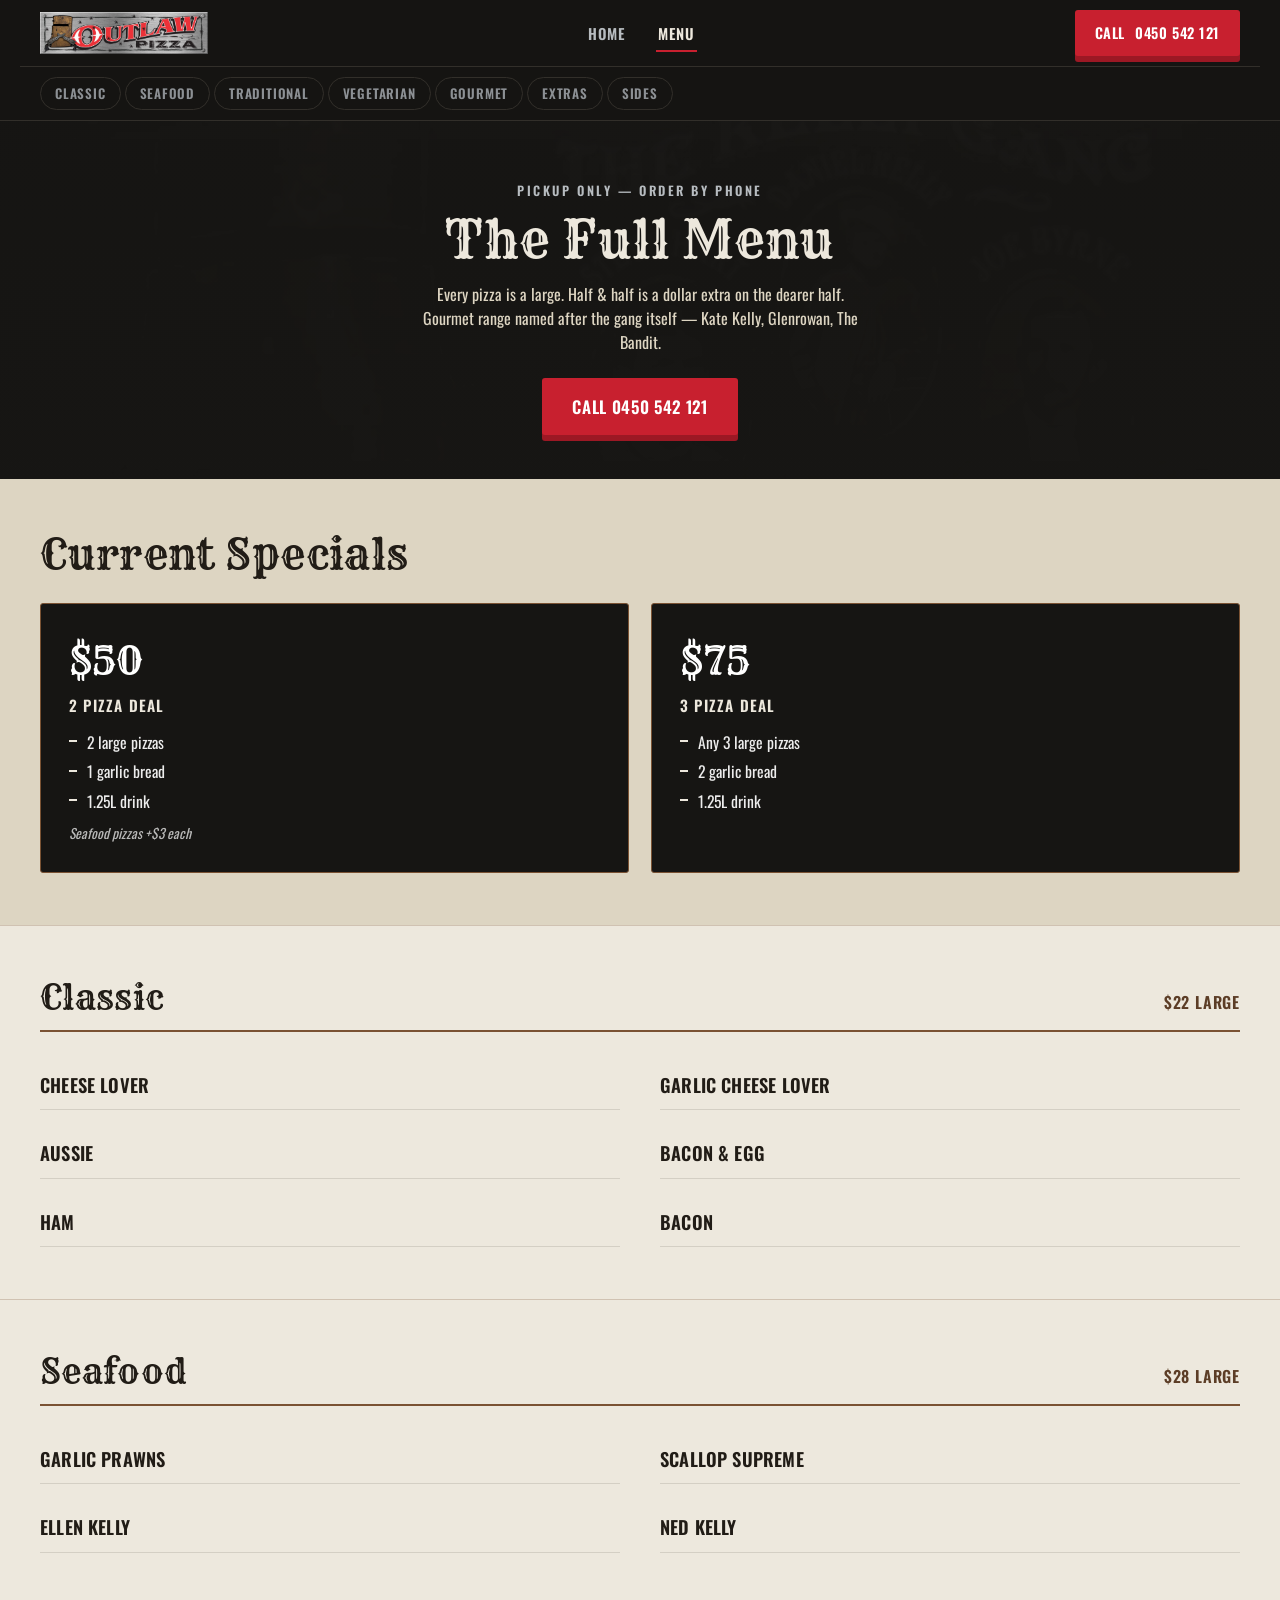
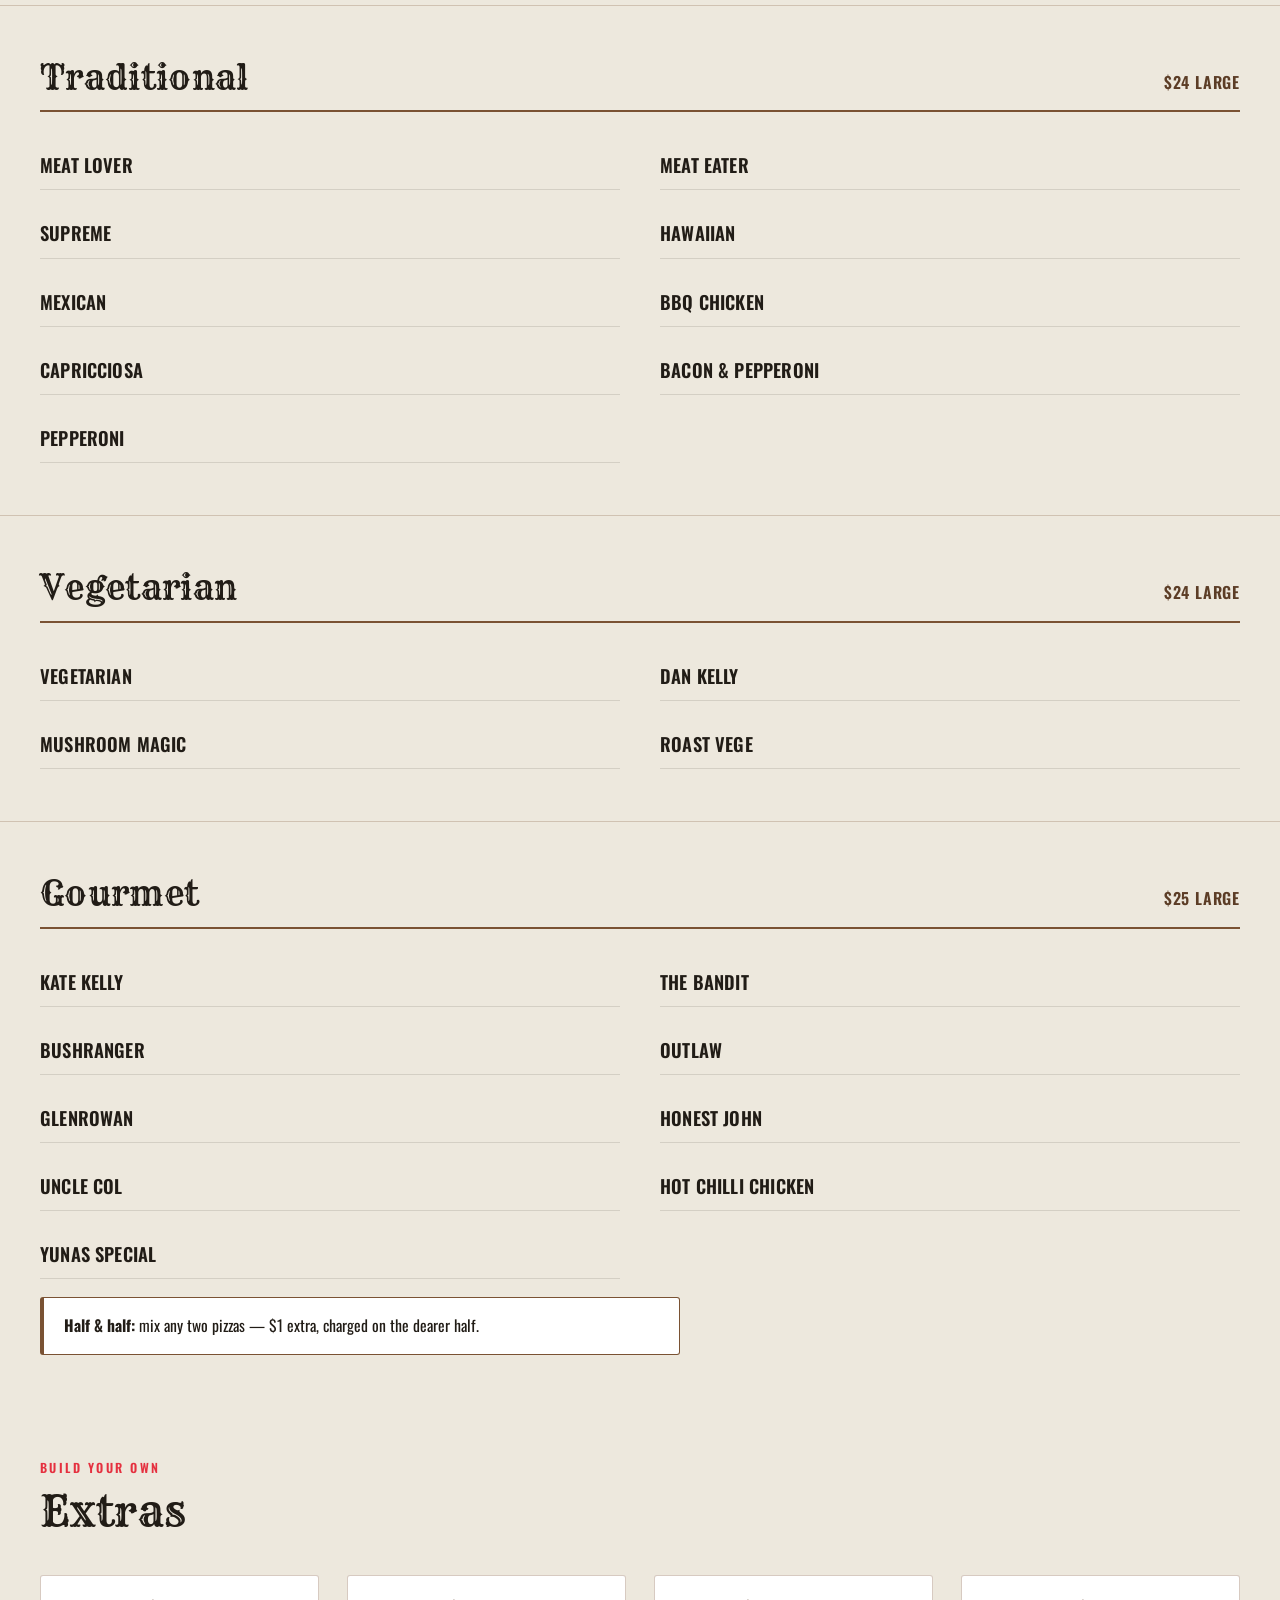
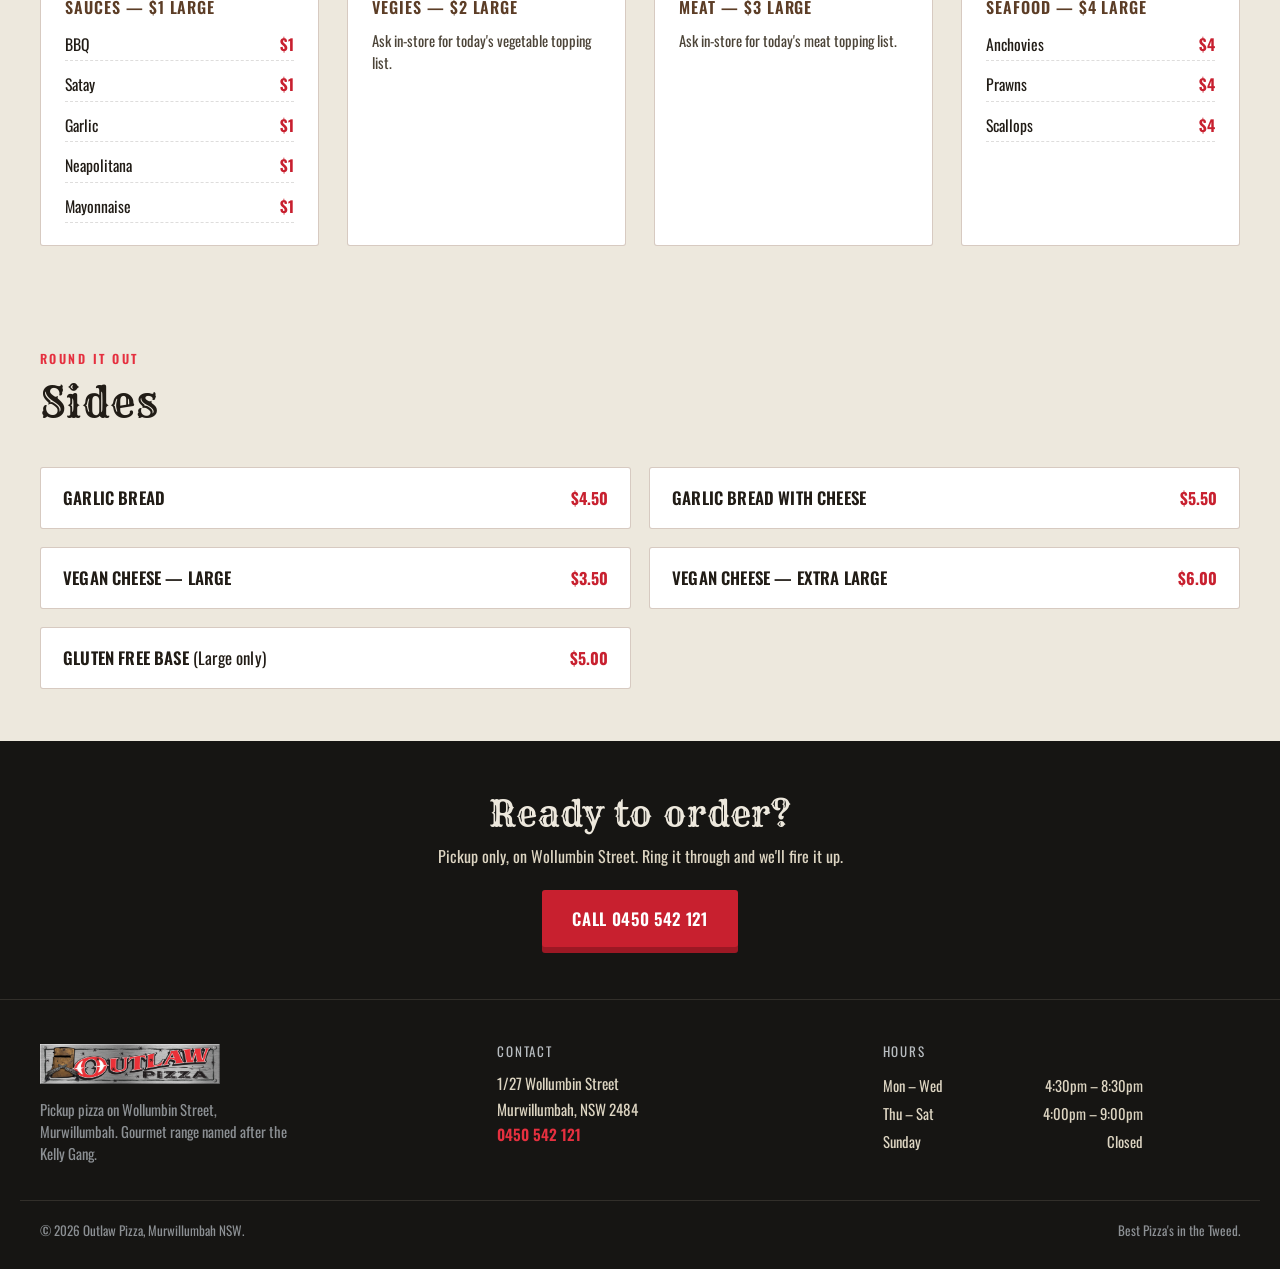
==== menu.html @ b1984dca "Build Outlaw Pizza site: home + menu, scroll-scrubbed hero Vanilla HTML/CSS/JS, two pages (index.htm" ====
<!DOCTYPE html>
<html lang="en-AU">
<head>
<meta charset="UTF-8" />
<meta name="viewport" content="width=device-width, initial-scale=1.0" />
<title>Menu — Outlaw Pizza | Murwillumbah, NSW</title>
<meta name="description" content="Outlaw Pizza — pickup pizza in Murwillumbah, NSW. Order by phone. Full menu: Classic, Seafood, Traditional, Vegetarian and the Kelly Gang gourmet range." />
<link rel="canonical" href="https://outlawpizza.com.au/menu.html" />

<meta property="og:type" content="website" />
<meta property="og:title" content="Outlaw Pizza — Full Menu" />
<meta property="og:description" content="Pickup pizza in Murwillumbah, NSW. Order by phone: 0450 542 121." />
<meta property="og:image" content="images/hero-wood-fired-pizza.jpg" />
<meta property="og:url" content="https://outlawpizza.com.au/menu.html" />
<meta name="twitter:card" content="summary_large_image" />

<link rel="icon" href="favicon.ico" sizes="any" />
<link rel="icon" href="images/favicon-32.png" type="image/png" sizes="32x32" />
<link rel="apple-touch-icon" href="images/favicon-180.png" />

<link rel="preconnect" href="https://fonts.googleapis.com" />
<link rel="preconnect" href="https://fonts.gstatic.com" crossorigin />
<link href="https://fonts.googleapis.com/css2?family=Rye&family=Oswald:wght@300;400;500;600;700&display=swap" rel="stylesheet" />

<link rel="stylesheet" href="styles.css" />
</head>
<body>
<a class="skip-link" href="#main">Skip to main content</a>

<header class="site-header">
  <div class="header-inner container">
    <a href="index.html" class="brand" aria-label="Outlaw Pizza — home">
      <img src="images/logo.jpg" alt="Outlaw Pizza — a riveted steel plate with Ned Kelly's armor and crossed revolvers" width="220" height="55" />
    </a>
    <nav class="main-nav" id="main-nav" aria-label="Primary">
      <ul>
        <li><a href="index.html">Home</a></li>
        <li><a href="menu.html" aria-current="page">Menu</a></li>
      </ul>
    </nav>
    <a href="tel:0450542121" class="btn btn-red header-call">
      <span class="full-number">Call</span> 0450&nbsp;542&nbsp;121
    </a>
    <button class="nav-toggle" aria-expanded="false" aria-controls="main-nav" aria-label="Toggle menu">
      <svg viewBox="0 0 24 24" fill="none" stroke="currentColor" stroke-width="2" aria-hidden="true">
        <line x1="3" y1="6" x2="21" y2="6"></line>
        <line x1="3" y1="12" x2="21" y2="12"></line>
        <line x1="3" y1="18" x2="21" y2="18"></line>
      </svg>
    </button>
  </div>
  <nav class="category-jump container" aria-label="Jump to menu category">
    <a href="#classic">Classic</a>
    <a href="#seafood">Seafood</a>
    <a href="#traditional">Traditional</a>
    <a href="#vegetarian">Vegetarian</a>
    <a href="#gourmet">Gourmet</a>
    <a href="#extras">Extras</a>
    <a href="#sides">Sides</a>
  </nav>
</header>

<main id="main">

  <section class="menu-hero">
    <div class="container">
      <span class="menu-hero__eyebrow">Pickup only — order by phone</span>
      <h1>The Full Menu</h1>
      <p>Every pizza is a large. Half &amp; half is a dollar extra on the dearer half. Gourmet range named after the gang itself — Kate Kelly, Glenrowan, The Bandit.</p>
      <a href="tel:0450542121" class="btn btn-red">Call 0450 542 121</a>
    </div>
  </section>

  <div class="menu-body">

    <section class="deals-recap">
      <div class="container">
        <h2 class="section-title">Current Specials</h2>
        <div class="deal-grid">
          <article class="deal-card">
            <span class="deal-card__price">$50</span>
            <span class="deal-card__name">2 Pizza Deal</span>
            <ul>
              <li>2 large pizzas</li>
              <li>1 garlic bread</li>
              <li>1.25L drink</li>
            </ul>
            <p class="deal-card__note">Seafood pizzas +$3 each</p>
          </article>
          <article class="deal-card">
            <span class="deal-card__price">$75</span>
            <span class="deal-card__name">3 Pizza Deal</span>
            <ul>
              <li>Any 3 large pizzas</li>
              <li>2 garlic bread</li>
              <li>1.25L drink</li>
            </ul>
          </article>
        </div>
      </div>
    </section>

    <section class="menu-category" id="classic">
      <div class="container">
        <div class="menu-category__head">
          <h2>Classic</h2>
          <span class="menu-category__price">$22 Large</span>
        </div>
        <div class="menu-items">
          <div class="menu-item"><div class="menu-item__text"><h3>Cheese Lover</h3></div></div>
          <div class="menu-item"><div class="menu-item__text"><h3>Garlic Cheese Lover</h3></div></div>
          <div class="menu-item"><div class="menu-item__text"><h3>Aussie</h3></div></div>
          <div class="menu-item"><div class="menu-item__text"><h3>Bacon &amp; Egg</h3></div></div>
          <div class="menu-item"><div class="menu-item__text"><h3>Ham</h3></div></div>
          <div class="menu-item"><div class="menu-item__text"><h3>Bacon</h3></div></div>
        </div>
      </div>
    </section>

    <section class="menu-category" id="seafood">
      <div class="container">
        <div class="menu-category__head">
          <h2>Seafood</h2>
          <span class="menu-category__price">$28 Large</span>
        </div>
        <div class="menu-items">
          <div class="menu-item"><div class="menu-item__text"><h3>Garlic Prawns</h3></div></div>
          <div class="menu-item"><div class="menu-item__text"><h3>Scallop Supreme</h3></div></div>
          <div class="menu-item"><div class="menu-item__text"><h3>Ellen Kelly</h3></div></div>
          <div class="menu-item"><div class="menu-item__text"><h3>Ned Kelly</h3></div></div>
        </div>
      </div>
    </section>

    <section class="menu-category" id="traditional">
      <div class="container">
        <div class="menu-category__head">
          <h2>Traditional</h2>
          <span class="menu-category__price">$24 Large</span>
        </div>
        <div class="menu-items">
          <div class="menu-item"><div class="menu-item__text"><h3>Meat Lover</h3></div></div>
          <div class="menu-item"><div class="menu-item__text"><h3>Meat Eater</h3></div></div>
          <div class="menu-item"><div class="menu-item__text"><h3>Supreme</h3></div></div>
          <div class="menu-item"><div class="menu-item__text"><h3>Hawaiian</h3></div></div>
          <div class="menu-item"><div class="menu-item__text"><h3>Mexican</h3></div></div>
          <div class="menu-item"><div class="menu-item__text"><h3>BBQ Chicken</h3></div></div>
          <div class="menu-item"><div class="menu-item__text"><h3>Capricciosa</h3></div></div>
          <div class="menu-item"><div class="menu-item__text"><h3>Bacon &amp; Pepperoni</h3></div></div>
          <div class="menu-item"><div class="menu-item__text"><h3>Pepperoni</h3></div></div>
        </div>
      </div>
    </section>

    <section class="menu-category" id="vegetarian">
      <div class="container">
        <div class="menu-category__head">
          <h2>Vegetarian</h2>
          <span class="menu-category__price">$24 Large</span>
        </div>
        <div class="menu-items">
          <div class="menu-item"><div class="menu-item__text"><h3>Vegetarian</h3></div></div>
          <div class="menu-item"><div class="menu-item__text"><h3>Dan Kelly</h3></div></div>
          <div class="menu-item"><div class="menu-item__text"><h3>Mushroom Magic</h3></div></div>
          <div class="menu-item"><div class="menu-item__text"><h3>Roast Vege</h3></div></div>
        </div>
      </div>
    </section>

    <section class="menu-category" id="gourmet">
      <div class="container">
        <div class="menu-category__head">
          <h2>Gourmet</h2>
          <span class="menu-category__price">$25 Large</span>
        </div>
        <div class="menu-items">
          <div class="menu-item"><div class="menu-item__text"><h3>Kate Kelly</h3></div></div>
          <div class="menu-item"><div class="menu-item__text"><h3>The Bandit</h3></div></div>
          <div class="menu-item"><div class="menu-item__text"><h3>Bushranger</h3></div></div>
          <div class="menu-item"><div class="menu-item__text"><h3>Outlaw</h3></div></div>
          <div class="menu-item"><div class="menu-item__text"><h3>Glenrowan</h3></div></div>
          <div class="menu-item"><div class="menu-item__text"><h3>Honest John</h3></div></div>
          <div class="menu-item"><div class="menu-item__text"><h3>Uncle Col</h3></div></div>
          <div class="menu-item"><div class="menu-item__text"><h3>Hot Chilli Chicken</h3></div></div>
          <div class="menu-item"><div class="menu-item__text"><h3>Yunas Special</h3></div></div>
        </div>

        <div class="half-half-callout">
          <strong>Half &amp; half:</strong> mix any two pizzas — $1 extra, charged on the dearer half.
        </div>
      </div>
    </section>

    <section id="extras">
      <div class="container">
        <div class="section-head">
          <span class="section-eyebrow">Build your own</span>
          <h2 class="section-title on-light">Extras</h2>
        </div>
        <div class="extras-grid">
          <div class="extras-card">
            <h3>Sauces — $1 Large</h3>
            <ul>
              <li><span>BBQ</span><span>$1</span></li>
              <li><span>Satay</span><span>$1</span></li>
              <li><span>Garlic</span><span>$1</span></li>
              <li><span>Neapolitana</span><span>$1</span></li>
              <li><span>Mayonnaise</span><span>$1</span></li>
            </ul>
          </div>
          <div class="extras-card">
            <h3>Vegies — $2 Large</h3>
            <p class="extras-card__note">Ask in-store for today's vegetable topping list.</p>
          </div>
          <div class="extras-card">
            <h3>Meat — $3 Large</h3>
            <p class="extras-card__note">Ask in-store for today's meat topping list.</p>
          </div>
          <div class="extras-card">
            <h3>Seafood — $4 Large</h3>
            <ul>
              <li><span>Anchovies</span><span>$4</span></li>
              <li><span>Prawns</span><span>$4</span></li>
              <li><span>Scallops</span><span>$4</span></li>
            </ul>
          </div>
        </div>
      </div>
    </section>

    <section id="sides">
      <div class="container">
        <div class="section-head">
          <span class="section-eyebrow">Round it out</span>
          <h2 class="section-title on-light">Sides</h2>
        </div>
        <div class="sides-grid">
          <div class="sides-card">
            <h3>Garlic Bread</h3>
            <span class="price">$4.50</span>
          </div>
          <div class="sides-card">
            <h3>Garlic Bread with Cheese</h3>
            <span class="price">$5.50</span>
          </div>
          <div class="sides-card">
            <h3>Vegan Cheese — Large</h3>
            <span class="price">$3.50</span>
          </div>
          <div class="sides-card">
            <h3>Vegan Cheese — Extra Large</h3>
            <span class="price">$6.00</span>
          </div>
          <div class="sides-card">
            <h3>Gluten Free Base <span class="unit-note">(Large only)</span></h3>
            <span class="price">$5.00</span>
          </div>
        </div>
      </div>
    </section>

    <section class="menu-footer-cta">
      <div class="container">
        <h2>Ready to order?</h2>
        <p>Pickup only, on Wollumbin Street. Ring it through and we'll fire it up.</p>
        <a href="tel:0450542121" class="btn btn-red">Call 0450 542 121</a>
      </div>
    </section>

  </div>
</main>

<footer class="site-footer">
  <div class="container footer-grid">
    <div class="footer-brand">
      <img src="images/logo.jpg" alt="Outlaw Pizza" width="180" height="45" loading="lazy" />
      <p>Pickup pizza on Wollumbin Street, Murwillumbah. Gourmet range named after the Kelly Gang.</p>
    </div>
    <div class="footer-col">
      <h2>Contact</h2>
      <address>
        1/27 Wollumbin Street<br />
        Murwillumbah, NSW 2484<br />
        <a class="tel-link" href="tel:0450542121">0450 542 121</a>
      </address>
    </div>
    <div class="footer-col">
      <h2>Hours</h2>
      <ul class="footer-hours">
        <li><span>Mon – Wed</span><span>4:30pm – 8:30pm</span></li>
        <li><span>Thu – Sat</span><span>4:00pm – 9:00pm</span></li>
        <li><span>Sunday</span><span>Closed</span></li>
      </ul>
    </div>
  </div>
  <div class="container footer-bottom">
    <span>&copy; <span id="year">2026</span> Outlaw Pizza, Murwillumbah NSW.</span>
    <span>Best Pizza's in the Tweed.</span>
  </div>
</footer>

<script src="main.js"></script>
<script>document.getElementById("year").textContent = new Date().getFullYear();</script>
</body>
</html>
---- styles.css ----
/* ==========================================================================
   Outlaw Pizza — Murwillumbah, NSW
   Palette sampled directly from the provided logo (images/logo.jpg) and
   Kelly Gang texture (images/kelly-gang-texture.webp).
   ========================================================================== */

:root {
  --black: #161513;
  --black-soft: #211f1c;
  --black-line: #322f2a;
  --silver: #b7bcc0;
  --silver-dim: #8c9094;
  --red: #c8202f;
  --red-dark: #9c1824;
  --red-bright: #e5303f;
  --rust: #7a5233;
  --rust-dark: #5c3d26;
  --parchment: #ede8dd;
  --parchment-dim: #ddd5c2;
  --ink: #211c16;

  --font-display: "Rye", "Rammetto One", serif;
  --font-body: "Oswald", "Barlow Condensed", sans-serif;

  --container: 1240px;
  --radius: 3px;
  --shadow-deep: 0 20px 50px rgba(0, 0, 0, 0.55);

  color-scheme: dark;
}

/* ---------------------------------- Reset -------------------------------- */
*,
*::before,
*::after {
  box-sizing: border-box;
}

html {
  scroll-behavior: smooth;
}

@media (prefers-reduced-motion: reduce) {
  html {
    scroll-behavior: auto;
  }
  *,
  *::before,
  *::after {
    animation-duration: 0.001ms !important;
    animation-iteration-count: 1 !important;
    transition-duration: 0.001ms !important;
    scroll-behavior: auto !important;
  }
}

body {
  margin: 0;
  background: var(--black);
  color: var(--parchment);
  font-family: var(--font-body);
  font-weight: 400;
  line-height: 1.5;
  -webkit-font-smoothing: antialiased;
}

img {
  max-width: 100%;
  display: block;
}

a {
  color: inherit;
  text-decoration: none;
}

ul {
  margin: 0;
  padding: 0;
  list-style: none;
}

h1,
h2,
h3,
h4 {
  margin: 0;
  font-family: var(--font-display);
  font-weight: 400;
  letter-spacing: 0.01em;
  line-height: 1.15;
}

p {
  margin: 0;
}

button {
  font-family: inherit;
}

.container {
  width: 100%;
  max-width: var(--container);
  margin-inline: auto;
  padding-inline: 20px;
}

/* Visible focus states everywhere — never suppressed */
a:focus-visible,
button:focus-visible,
input:focus-visible,
[tabindex]:focus-visible {
  outline: 3px solid var(--red-bright);
  outline-offset: 3px;
}

.visually-hidden {
  position: absolute;
  width: 1px;
  height: 1px;
  padding: 0;
  margin: -1px;
  overflow: hidden;
  clip: rect(0, 0, 0, 0);
  white-space: nowrap;
  border: 0;
}

.skip-link {
  position: absolute;
  left: 12px;
  top: -60px;
  background: var(--red);
  color: #fff;
  padding: 10px 18px;
  z-index: 1000;
  border-radius: var(--radius);
  transition: top 0.2s ease;
}

.skip-link:focus {
  top: 12px;
}

/* ------------------------------- Buttons --------------------------------- */
.btn {
  display: inline-flex;
  align-items: center;
  justify-content: center;
  gap: 10px;
  padding: 14px 28px;
  font-family: var(--font-body);
  font-weight: 600;
  font-size: 1.05rem;
  letter-spacing: 0.04em;
  text-transform: uppercase;
  border-radius: var(--radius);
  border: 2px solid transparent;
  cursor: pointer;
  transition: transform 0.15s ease, background-color 0.15s ease, box-shadow 0.15s ease;
}

.btn:hover {
  transform: translateY(-2px);
}

.btn-red {
  background: var(--red);
  color: #fff;
  box-shadow: 0 6px 0 var(--red-dark);
}

.btn-red:hover {
  background: var(--red-bright);
}

.btn-red:active {
  transform: translateY(2px);
  box-shadow: 0 3px 0 var(--red-dark);
}

.btn-outline {
  background: transparent;
  color: var(--parchment);
  border-color: var(--silver);
}

.btn-outline:hover {
  background: var(--silver);
  color: var(--black);
}

.btn-dark {
  background: var(--black);
  color: var(--parchment);
  border-color: var(--black);
}

.btn-dark:hover {
  background: var(--black-soft);
}

.btn-block {
  width: 100%;
}

/* ------------------------------ Site header ------------------------------ */
.site-header {
  position: sticky;
  top: 0;
  z-index: 500;
  background: rgba(22, 21, 19, 0.96);
  backdrop-filter: blur(6px);
  border-bottom: 1px solid var(--black-line);
}

.header-inner {
  display: flex;
  align-items: center;
  gap: 20px;
  padding-block: 10px;
}

.brand {
  flex-shrink: 0;
}

.brand img {
  height: 42px;
  width: auto;
}

.main-nav {
  margin-inline: auto;
}

.main-nav ul {
  display: flex;
  gap: 28px;
}

.main-nav a {
  font-weight: 600;
  text-transform: uppercase;
  letter-spacing: 0.08em;
  font-size: 0.92rem;
  color: var(--silver);
  padding: 6px 2px;
  border-bottom: 2px solid transparent;
  transition: color 0.15s ease, border-color 0.15s ease;
}

.main-nav a:hover,
.main-nav a[aria-current="page"] {
  color: var(--parchment);
  border-color: var(--red);
}

.header-call {
  flex-shrink: 0;
  padding: 10px 18px;
  font-size: 0.9rem;
}

.nav-toggle {
  display: none;
  flex-shrink: 0;
  background: transparent;
  border: 2px solid var(--silver);
  border-radius: var(--radius);
  width: 44px;
  height: 44px;
  align-items: center;
  justify-content: center;
  color: var(--parchment);
  cursor: pointer;
}

.nav-toggle svg {
  width: 22px;
  height: 22px;
}

/* Menu page category quick-jump strip */
.category-jump {
  display: flex;
  gap: 4px;
  overflow-x: auto;
  padding-block: 10px;
  border-top: 1px solid var(--black-line);
  scrollbar-width: thin;
}

.category-jump a {
  flex-shrink: 0;
  font-size: 0.82rem;
  font-weight: 600;
  text-transform: uppercase;
  letter-spacing: 0.06em;
  color: var(--silver-dim);
  padding: 6px 14px;
  border: 1px solid var(--black-line);
  border-radius: 999px;
  white-space: nowrap;
  transition: color 0.15s ease, border-color 0.15s ease, background-color 0.15s ease;
}

.category-jump a:hover {
  color: var(--black);
  background: var(--silver);
  border-color: var(--silver);
}

@media (max-width: 860px) {
  .main-nav {
    position: fixed;
    inset: 0 0 0 auto;
    width: min(320px, 82vw);
    height: 100vh;
    background: var(--black-soft);
    border-left: 1px solid var(--black-line);
    padding: 90px 28px 28px;
    transform: translateX(100%);
    transition: transform 0.25s ease;
    margin: 0;
    z-index: 600;
  }

  .main-nav.is-open {
    transform: translateX(0);
  }

  .main-nav ul {
    flex-direction: column;
    gap: 22px;
  }

  .main-nav a {
    font-size: 1.1rem;
  }

  .nav-toggle {
    display: inline-flex;
    order: 3;
  }

  .header-call span.full-number {
    display: none;
  }

  .nav-backdrop {
    position: fixed;
    inset: 0;
    background: rgba(0, 0, 0, 0.6);
    z-index: 550;
    opacity: 0;
    pointer-events: none;
    transition: opacity 0.25s ease;
  }

  .nav-backdrop.is-open {
    opacity: 1;
    pointer-events: auto;
  }
}

@media (max-width: 480px) {
  .header-call {
    padding: 10px 12px;
  }
}

/* ================================ HERO ================================== */
.hero {
  position: relative;
  height: 185vh;
  background: var(--black);
}

.hero-sticky {
  position: sticky;
  top: 0;
  height: 100vh;
  min-height: 560px;
  overflow: hidden;
  display: flex;
  align-items: center;
  justify-content: center;
}

.hero-visual,
.hero-canvas,
.hero-video,
.hero-static {
  position: absolute;
  inset: 0;
  width: 100%;
  height: 100%;
  object-fit: cover;
}

.hero-static {
  z-index: 1;
}

.hero-canvas {
  z-index: 2;
  opacity: 0;
  transition: opacity 0.4s ease;
}

.hero-canvas.is-active {
  opacity: 1;
}

.hero-video {
  z-index: 2;
  opacity: 0;
  transition: opacity 0.4s ease;
}

.hero-video.is-active {
  opacity: 1;
}

.hero-scrim {
  position: absolute;
  inset: 0;
  z-index: 3;
  background: linear-gradient(
    100deg,
    rgba(10, 9, 8, 0.92) 0%,
    rgba(10, 9, 8, 0.72) 32%,
    rgba(10, 9, 8, 0.18) 58%,
    rgba(10, 9, 8, 0.05) 100%
  );
}

.hero-texture {
  position: absolute;
  inset: 0;
  z-index: 4;
  background-image: url("images/kelly-gang-texture.webp");
  background-size: cover;
  background-position: left center;
  opacity: 0.16;
  mix-blend-mode: screen;
  pointer-events: none;
}

.hero-content {
  position: relative;
  z-index: 5;
  width: 100%;
}

.hero-inner {
  width: 100%;
  max-width: var(--container);
  margin-inline: auto;
  padding-inline: 20px;
}

/* Signature riveted "wanted poster" panel */
.wanted-panel {
  position: relative;
  max-width: 620px;
  background: linear-gradient(160deg, rgba(22, 21, 19, 0.85), rgba(22, 21, 19, 0.6));
  border: 1px solid rgba(183, 188, 192, 0.35);
  padding: 40px 40px 44px;
  box-shadow: var(--shadow-deep);
}

.wanted-panel::before {
  content: "";
  position: absolute;
  inset: 10px;
  border: 1px solid rgba(183, 188, 192, 0.3);
  pointer-events: none;
}

.rivet {
  position: absolute;
  width: 14px;
  height: 14px;
  border-radius: 50%;
  background: radial-gradient(circle at 35% 30%, #dfe2e4, var(--silver) 45%, #5b5f62 100%);
  box-shadow: 0 2px 3px rgba(0, 0, 0, 0.6);
}

.rivet-tl {
  top: 14px;
  left: 14px;
}

.rivet-tr {
  top: 14px;
  right: 14px;
}

.rivet-bl {
  bottom: 14px;
  left: 14px;
}

.rivet-br {
  bottom: 14px;
  right: 14px;
}

.hero-logo {
  width: min(320px, 70%);
  height: auto;
  margin-bottom: 22px;
}

.hero-eyebrow {
  font-family: var(--font-body);
  font-weight: 600;
  letter-spacing: 0.22em;
  text-transform: uppercase;
  font-size: 0.78rem;
  color: var(--silver);
  margin-bottom: 10px;
}

.hero-title {
  font-family: var(--font-display);
  font-size: clamp(2.4rem, 6vw, 3.6rem);
  color: var(--parchment);
  text-shadow: 0 4px 18px rgba(0, 0, 0, 0.7);
}

.hero-title span {
  color: var(--red-bright);
}

.hero-tagline {
  font-family: var(--font-body);
  font-weight: 600;
  text-transform: uppercase;
  letter-spacing: 0.08em;
  font-size: clamp(1rem, 2.4vw, 1.25rem);
  color: var(--silver);
  margin-top: 10px;
}

.hero-sub {
  margin-top: 6px;
  font-size: 1.05rem;
  color: var(--parchment-dim);
}

.hero-actions {
  display: flex;
  flex-wrap: wrap;
  gap: 14px;
  margin-top: 28px;
}

.hero-scroll-cue {
  position: absolute;
  bottom: 28px;
  left: 50%;
  transform: translateX(-50%);
  z-index: 5;
  display: flex;
  flex-direction: column;
  align-items: center;
  gap: 6px;
  color: var(--silver);
  font-size: 0.72rem;
  letter-spacing: 0.16em;
  text-transform: uppercase;
  opacity: 0.85;
}

.hero-scroll-cue .chevron {
  width: 16px;
  height: 16px;
  border-right: 2px solid var(--silver);
  border-bottom: 2px solid var(--silver);
  transform: rotate(45deg);
  animation: cue-bounce 1.8s ease-in-out infinite;
}

@keyframes cue-bounce {
  0%, 100% { transform: rotate(45deg) translate(0, 0); }
  50% { transform: rotate(45deg) translate(4px, 4px); }
}

@media (prefers-reduced-motion: reduce) {
  .hero-scroll-cue .chevron {
    animation: none;
  }
}

@media (max-width: 860px) {
  .hero {
    height: 100vh;
  }

  .hero-sticky {
    position: relative;
    height: 100vh;
  }

  .wanted-panel {
    padding: 28px 24px 32px;
  }

  .rivet {
    width: 10px;
    height: 10px;
  }

  .rivet-tl, .rivet-tr { top: 9px; }
  .rivet-bl, .rivet-br { bottom: 9px; }
  .rivet-tl, .rivet-bl { left: 9px; }
  .rivet-tr, .rivet-br { right: 9px; }

  .hero-scroll-cue {
    display: none;
  }
}

@media (max-width: 480px) {
  .hero-actions {
    flex-direction: column;
    align-items: stretch;
  }
}

/* Reduced-motion / no-scrub mode: static image only, shorter hero */
.hero.is-static {
  height: 100vh;
}

.hero.is-static .hero-sticky {
  position: relative;
}

/* ============================== SECTIONS ================================= */
section {
  padding-block: 72px;
}

.section-head {
  max-width: 640px;
  margin-bottom: 40px;
}

.section-eyebrow {
  display: block;
  font-weight: 600;
  text-transform: uppercase;
  letter-spacing: 0.2em;
  font-size: 0.78rem;
  color: var(--red-bright);
  margin-bottom: 10px;
}

.section-title {
  font-family: var(--font-display);
  font-size: clamp(1.8rem, 4vw, 2.6rem);
}

.section-title.on-light {
  color: var(--ink);
}

.section-copy {
  margin-top: 14px;
  color: var(--parchment-dim);
  font-size: 1.05rem;
  max-width: 60ch;
}

.reveal {
  opacity: 0;
  transform: translateY(24px);
  transition: opacity 0.6s ease, transform 0.6s ease;
}

.reveal.is-visible {
  opacity: 1;
  transform: translateY(0);
}

@media (prefers-reduced-motion: reduce) {
  .reveal {
    opacity: 1;
    transform: none;
    transition: none;
  }
}

/* ------------------------------ Deals band -------------------------------- */
.deals {
  background: var(--rust);
  background-image: linear-gradient(180deg, var(--rust) 0%, var(--rust-dark) 100%);
  padding-block: 60px;
}

.deals .section-eyebrow {
  color: var(--parchment);
}

.deals .section-title {
  color: #fff;
}

.deal-grid {
  display: grid;
  grid-template-columns: 1fr;
  gap: 22px;
  margin-top: 36px;
}

.deal-card {
  background: rgba(22, 21, 19, 0.35);
  border: 1px solid rgba(237, 232, 221, 0.35);
  border-radius: var(--radius);
  padding: 28px;
  color: #fff;
}

.deal-card__price {
  font-family: var(--font-display);
  font-size: 2.4rem;
  color: #fff;
  display: block;
  margin-bottom: 4px;
}

.deal-card__name {
  font-weight: 600;
  text-transform: uppercase;
  letter-spacing: 0.08em;
  font-size: 0.95rem;
  color: var(--parchment);
  margin-bottom: 14px;
  display: block;
}

.deal-card ul {
  display: flex;
  flex-direction: column;
  gap: 6px;
  margin-bottom: 8px;
}

.deal-card li {
  font-size: 0.98rem;
  color: rgba(255, 255, 255, 0.92);
  padding-left: 18px;
  position: relative;
}

.deal-card li::before {
  content: "";
  position: absolute;
  left: 0;
  top: 0.6em;
  width: 8px;
  height: 2px;
  background: var(--parchment);
}

.deal-card__note {
  margin-top: 10px;
  font-size: 0.85rem;
  color: rgba(255, 255, 255, 0.7);
  font-style: italic;
}

@media (min-width: 640px) {
  .deal-grid {
    grid-template-columns: 1fr 1fr;
  }
}

/* ---------------------------- Category showcase --------------------------- */
.categories {
  background: var(--black);
}

.category-grid {
  display: grid;
  grid-template-columns: 1fr;
  gap: 22px;
}

.category-card {
  position: relative;
  border-radius: var(--radius);
  overflow: hidden;
  border: 1px solid var(--rust);
  aspect-ratio: 4 / 3;
  display: flex;
  align-items: flex-end;
  transition: transform 0.25s ease, box-shadow 0.25s ease;
}

.category-card:hover,
.category-card:focus-within {
  transform: translateY(-6px);
  box-shadow: 0 16px 30px rgba(0, 0, 0, 0.5);
}

.category-card img {
  position: absolute;
  inset: 0;
  width: 100%;
  height: 100%;
  object-fit: cover;
}

.category-card__scrim {
  position: absolute;
  inset: 0;
  background: linear-gradient(0deg, rgba(10, 9, 8, 0.92) 0%, rgba(10, 9, 8, 0.15) 65%);
}

.category-card__body {
  position: relative;
  z-index: 2;
  padding: 20px;
  width: 100%;
}

.category-card__body a {
  display: block;
}

.category-card__body a::after {
  content: "";
  position: absolute;
  inset: 0;
}

.category-card__name {
  font-family: var(--font-display);
  font-size: 1.4rem;
  color: #fff;
}

.category-card__price {
  margin-top: 4px;
  font-weight: 600;
  letter-spacing: 0.04em;
  color: var(--silver);
  font-size: 0.95rem;
  text-transform: uppercase;
}

@media (min-width: 640px) {
  .category-grid {
    grid-template-columns: 1fr 1fr;
  }
}

@media (min-width: 1024px) {
  .category-grid {
    grid-template-columns: repeat(3, 1fr);
  }

  .category-grid .category-card:nth-child(4),
  .category-grid .category-card:nth-child(5) {
    grid-column: span 1;
  }
}

@media (min-width: 1240px) {
  .category-grid {
    grid-template-columns: repeat(5, 1fr);
  }
}

/* -------------------------------- Hours ----------------------------------- */
.hours {
  background: var(--black-soft);
  border-top: 1px solid var(--black-line);
  border-bottom: 1px solid var(--black-line);
}

.hours-wrap {
  display: grid;
  gap: 32px;
}

.hours-table {
  width: 100%;
  border-collapse: collapse;
}

.hours-table th,
.hours-table td {
  text-align: left;
  padding: 14px 12px;
  border-bottom: 1px solid var(--black-line);
  font-size: 1rem;
}

.hours-table th {
  color: var(--silver);
  font-weight: 600;
  text-transform: uppercase;
  letter-spacing: 0.06em;
  font-size: 0.82rem;
}

.hours-table td.closed {
  color: var(--silver-dim);
  font-style: italic;
}

.hours-note {
  margin-top: 22px;
  padding: 16px 18px;
  background: rgba(200, 32, 47, 0.12);
  border-left: 3px solid var(--red);
  font-size: 0.95rem;
  color: var(--parchment);
}

.hours-note strong {
  color: var(--red-bright);
}

@media (min-width: 900px) {
  .hours-wrap {
    grid-template-columns: 1.1fr 0.9fr;
    align-items: center;
  }
}

/* ------------------------------- Location ---------------------------------- */
.location-wrap {
  display: grid;
  gap: 28px;
}

.location-details {
  display: flex;
  flex-direction: column;
  gap: 16px;
}

.location-details dt {
  font-size: 0.78rem;
  text-transform: uppercase;
  letter-spacing: 0.14em;
  color: var(--silver);
  margin-bottom: 4px;
}

.location-details dd {
  margin: 0;
  font-size: 1.1rem;
}

.location-details a.tel-link {
  font-family: var(--font-display);
  font-size: 1.6rem;
  color: var(--red-bright);
}

.location-actions {
  display: flex;
  flex-wrap: wrap;
  gap: 12px;
  margin-top: 6px;
}

.map-embed {
  border-radius: var(--radius);
  overflow: hidden;
  border: 1px solid var(--black-line);
  line-height: 0;
}

.map-embed iframe {
  width: 100%;
  height: 380px;
  border: 0;
  display: block;
}

@media (min-width: 900px) {
  .location-wrap {
    grid-template-columns: 0.85fr 1.15fr;
  }
}

/* -------------------------------- Footer ----------------------------------- */
.site-footer {
  background: var(--black);
  border-top: 1px solid var(--black-line);
  padding-block: 44px 28px;
}

.footer-grid {
  display: grid;
  gap: 28px;
}

.footer-brand img {
  height: 40px;
  margin-bottom: 14px;
}

.footer-brand p {
  color: var(--silver-dim);
  font-size: 0.92rem;
  max-width: 32ch;
}

.footer-col h2 {
  font-family: var(--font-body);
  font-size: 0.82rem;
  text-transform: uppercase;
  letter-spacing: 0.14em;
  color: var(--silver);
  margin-bottom: 12px;
}

.footer-col address {
  font-style: normal;
  color: var(--parchment-dim);
  font-size: 0.95rem;
  line-height: 1.7;
}

.footer-col a.tel-link {
  color: var(--red-bright);
  font-weight: 600;
}

.footer-hours li {
  display: flex;
  justify-content: space-between;
  gap: 12px;
  font-size: 0.92rem;
  color: var(--parchment-dim);
  padding-block: 3px;
  max-width: 260px;
}

.footer-bottom {
  margin-top: 36px;
  padding-top: 20px;
  border-top: 1px solid var(--black-line);
  display: flex;
  flex-wrap: wrap;
  gap: 10px;
  justify-content: space-between;
  font-size: 0.82rem;
  color: var(--silver-dim);
}

@media (min-width: 720px) {
  .footer-grid {
    grid-template-columns: 1.2fr 1fr 1fr;
  }
}

/* ============================ MENU PAGE ==================================== */
.menu-hero {
  background: var(--black);
  background-image:
    linear-gradient(180deg, rgba(22,21,19,0.94), rgba(22,21,19,0.98)),
    url("images/kelly-gang-texture.webp");
  background-size: cover;
  background-position: center 20%;
  padding-block: 56px 44px;
  text-align: center;
}

.menu-hero__eyebrow {
  font-weight: 600;
  text-transform: uppercase;
  letter-spacing: 0.2em;
  font-size: 0.8rem;
  color: var(--silver);
}

.menu-hero h1 {
  font-family: var(--font-display);
  font-size: clamp(2.2rem, 6vw, 3.2rem);
  margin-top: 10px;
  color: var(--parchment);
}

.menu-hero p {
  margin-top: 12px;
  color: var(--parchment-dim);
  max-width: 56ch;
  margin-inline: auto;
}

.menu-hero .btn {
  margin-top: 24px;
}

.menu-body {
  background: var(--parchment);
  color: var(--ink);
}

.menu-body section {
  padding-block: 52px;
}

.deals-recap {
  background: var(--parchment-dim);
  padding-block: 40px;
}

.deals-recap .section-title {
  color: var(--ink);
}

.deals-recap .deal-grid {
  margin-top: 24px;
}

.deals-recap .deal-card {
  background: var(--black);
  border-color: var(--rust);
}

.half-half-callout {
  margin-top: 18px;
  background: #fff;
  border: 1px solid var(--rust);
  border-left: 4px solid var(--rust);
  border-radius: var(--radius);
  padding: 16px 20px;
  font-size: 0.98rem;
  max-width: 640px;
}

.menu-category {
  scroll-margin-top: 130px;
  border-top: 1px solid rgba(122, 82, 51, 0.25);
}

.menu-category:first-of-type {
  border-top: none;
}

.menu-category__head {
  display: flex;
  align-items: baseline;
  justify-content: space-between;
  flex-wrap: wrap;
  gap: 8px 20px;
  margin-bottom: 28px;
  border-bottom: 2px solid var(--rust);
  padding-bottom: 14px;
}

.menu-category__head h2 {
  font-size: clamp(1.6rem, 3.4vw, 2.1rem);
  color: var(--ink);
}

.menu-category__price {
  font-family: var(--font-body);
  font-weight: 600;
  text-transform: uppercase;
  letter-spacing: 0.05em;
  color: var(--rust-dark);
  font-size: 1rem;
}

.menu-items {
  display: grid;
  grid-template-columns: 1fr;
  gap: 18px 40px;
}

.menu-item {
  display: flex;
  justify-content: space-between;
  gap: 18px;
  padding-block: 14px;
  border-bottom: 1px solid rgba(33, 28, 22, 0.12);
}

.menu-item__text h3 {
  font-family: var(--font-body);
  font-weight: 600;
  font-size: 1.15rem;
  color: var(--ink);
  text-transform: uppercase;
  letter-spacing: 0.01em;
}

.menu-item__text p {
  margin-top: 4px;
  font-size: 0.95rem;
  color: #4c4438;
}

.menu-item__price {
  flex-shrink: 0;
  font-family: var(--font-body);
  font-weight: 700;
  font-size: 1.15rem;
  color: var(--red);
  white-space: nowrap;
}

@media (min-width: 860px) {
  .menu-items {
    grid-template-columns: 1fr 1fr;
  }
}

/* Extras / sides tables */
.extras-grid {
  display: grid;
  grid-template-columns: 1fr;
  gap: 28px;
  margin-top: 10px;
}

.extras-card {
  background: #fff;
  border: 1px solid rgba(122, 82, 51, 0.3);
  border-radius: var(--radius);
  padding: 22px 24px;
}

.extras-card h3 {
  font-family: var(--font-body);
  font-weight: 600;
  text-transform: uppercase;
  letter-spacing: 0.06em;
  font-size: 1rem;
  color: var(--rust-dark);
  margin-bottom: 12px;
}

.extras-card ul {
  display: flex;
  flex-direction: column;
  gap: 8px;
}

.extras-card li {
  display: flex;
  justify-content: space-between;
  gap: 12px;
  font-size: 0.98rem;
  padding-block: 4px;
  border-bottom: 1px dashed rgba(33, 28, 22, 0.15);
}

.extras-card li span:last-child {
  font-weight: 700;
  color: var(--red);
}

.extras-card__note {
  font-size: 0.92rem;
  color: #4c4438;
}

@media (min-width: 700px) {
  .extras-grid {
    grid-template-columns: repeat(2, 1fr);
  }
}

@media (min-width: 1024px) {
  .extras-grid {
    grid-template-columns: repeat(4, 1fr);
  }
}

.sides-grid {
  display: grid;
  grid-template-columns: 1fr;
  gap: 18px;
  margin-top: 10px;
}

.sides-card {
  background: #fff;
  border: 1px solid rgba(122, 82, 51, 0.3);
  border-radius: var(--radius);
  padding: 18px 22px;
  display: flex;
  justify-content: space-between;
  align-items: baseline;
  gap: 16px;
}

.sides-card h3 {
  font-family: var(--font-body);
  font-weight: 600;
  font-size: 1.05rem;
  color: var(--ink);
  text-transform: uppercase;
}

.sides-card h3 .unit-note {
  font-weight: 400;
  text-transform: none;
}

.sides-card .price {
  font-weight: 700;
  color: var(--red);
  text-align: right;
  white-space: nowrap;
}

@media (min-width: 700px) {
  .sides-grid {
    grid-template-columns: repeat(2, 1fr);
  }
}

.menu-footer-cta {
  background: var(--black);
  color: var(--parchment);
  text-align: center;
  padding-block: 56px;
}

.menu-footer-cta h2 {
  font-family: var(--font-display);
  font-size: clamp(1.6rem, 4vw, 2.2rem);
}

.menu-footer-cta p {
  margin-top: 10px;
  color: var(--parchment-dim);
}

.menu-footer-cta .btn {
  margin-top: 22px;
}
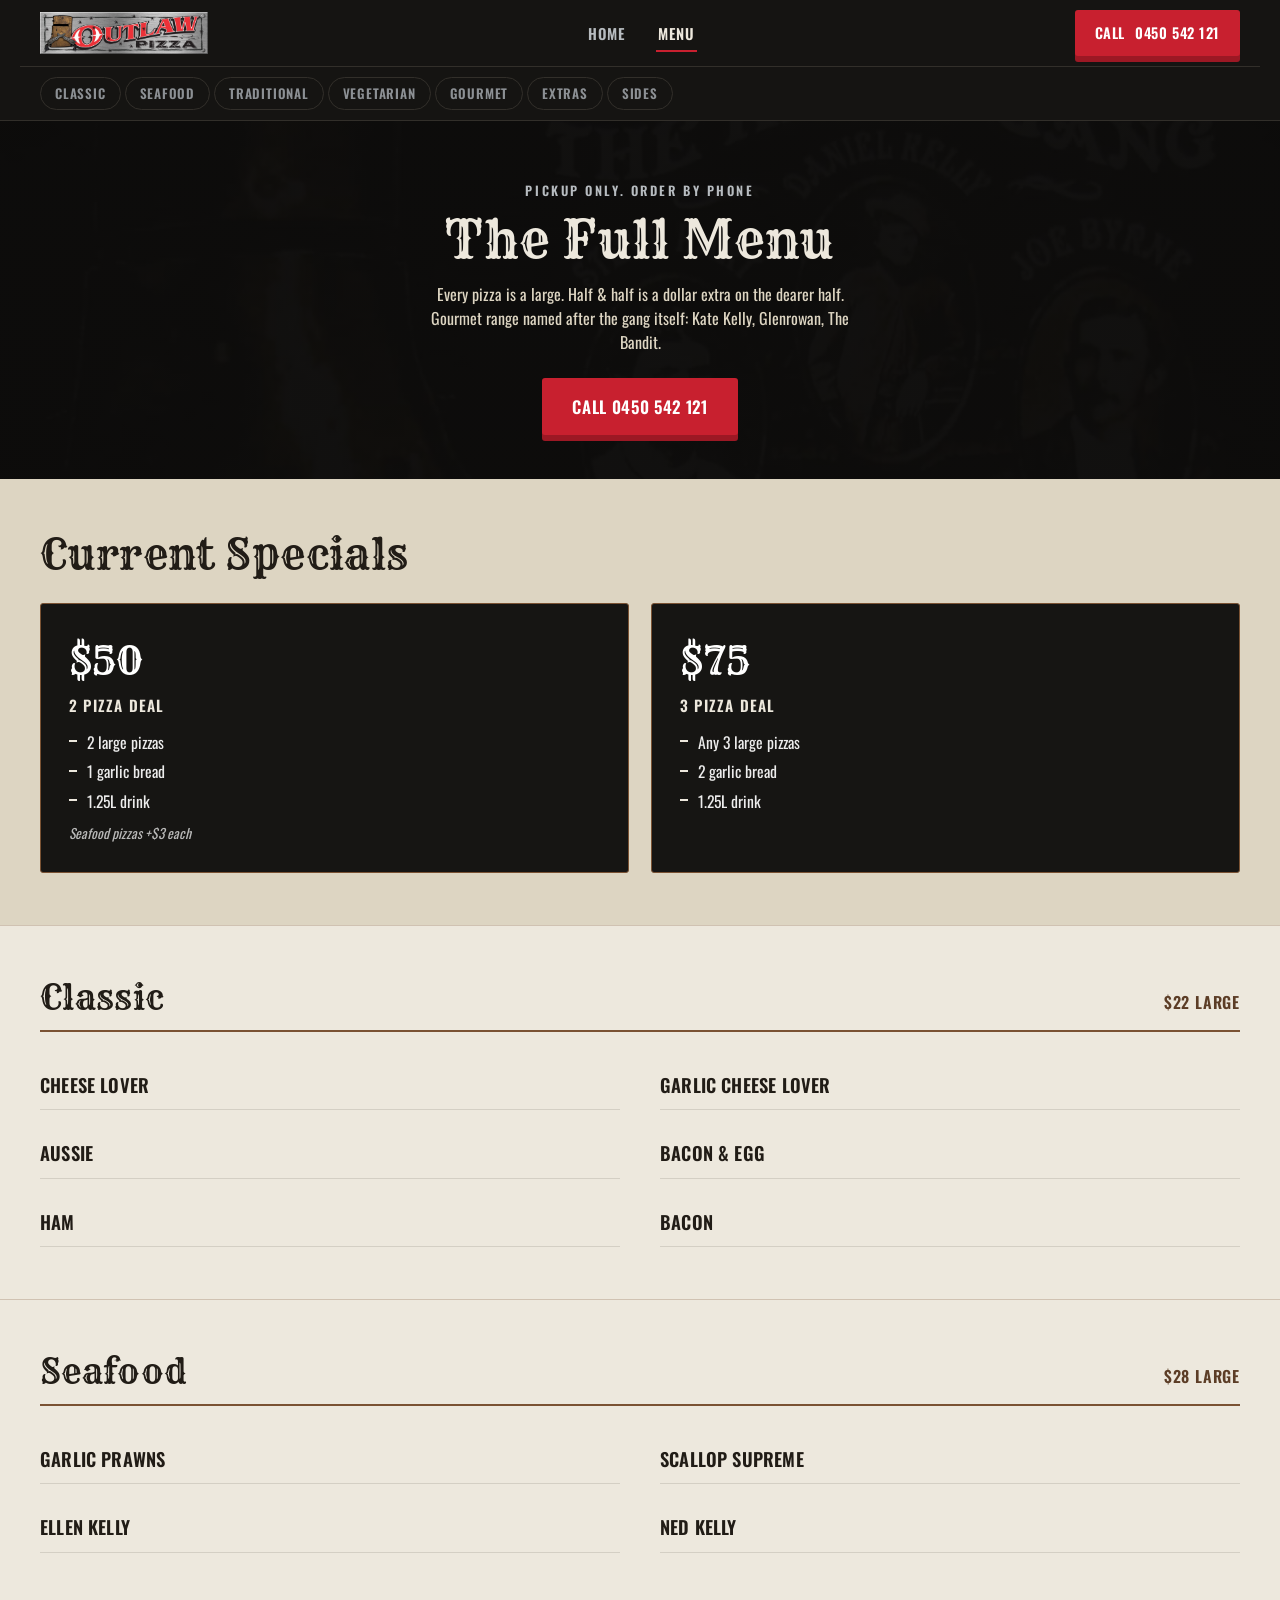
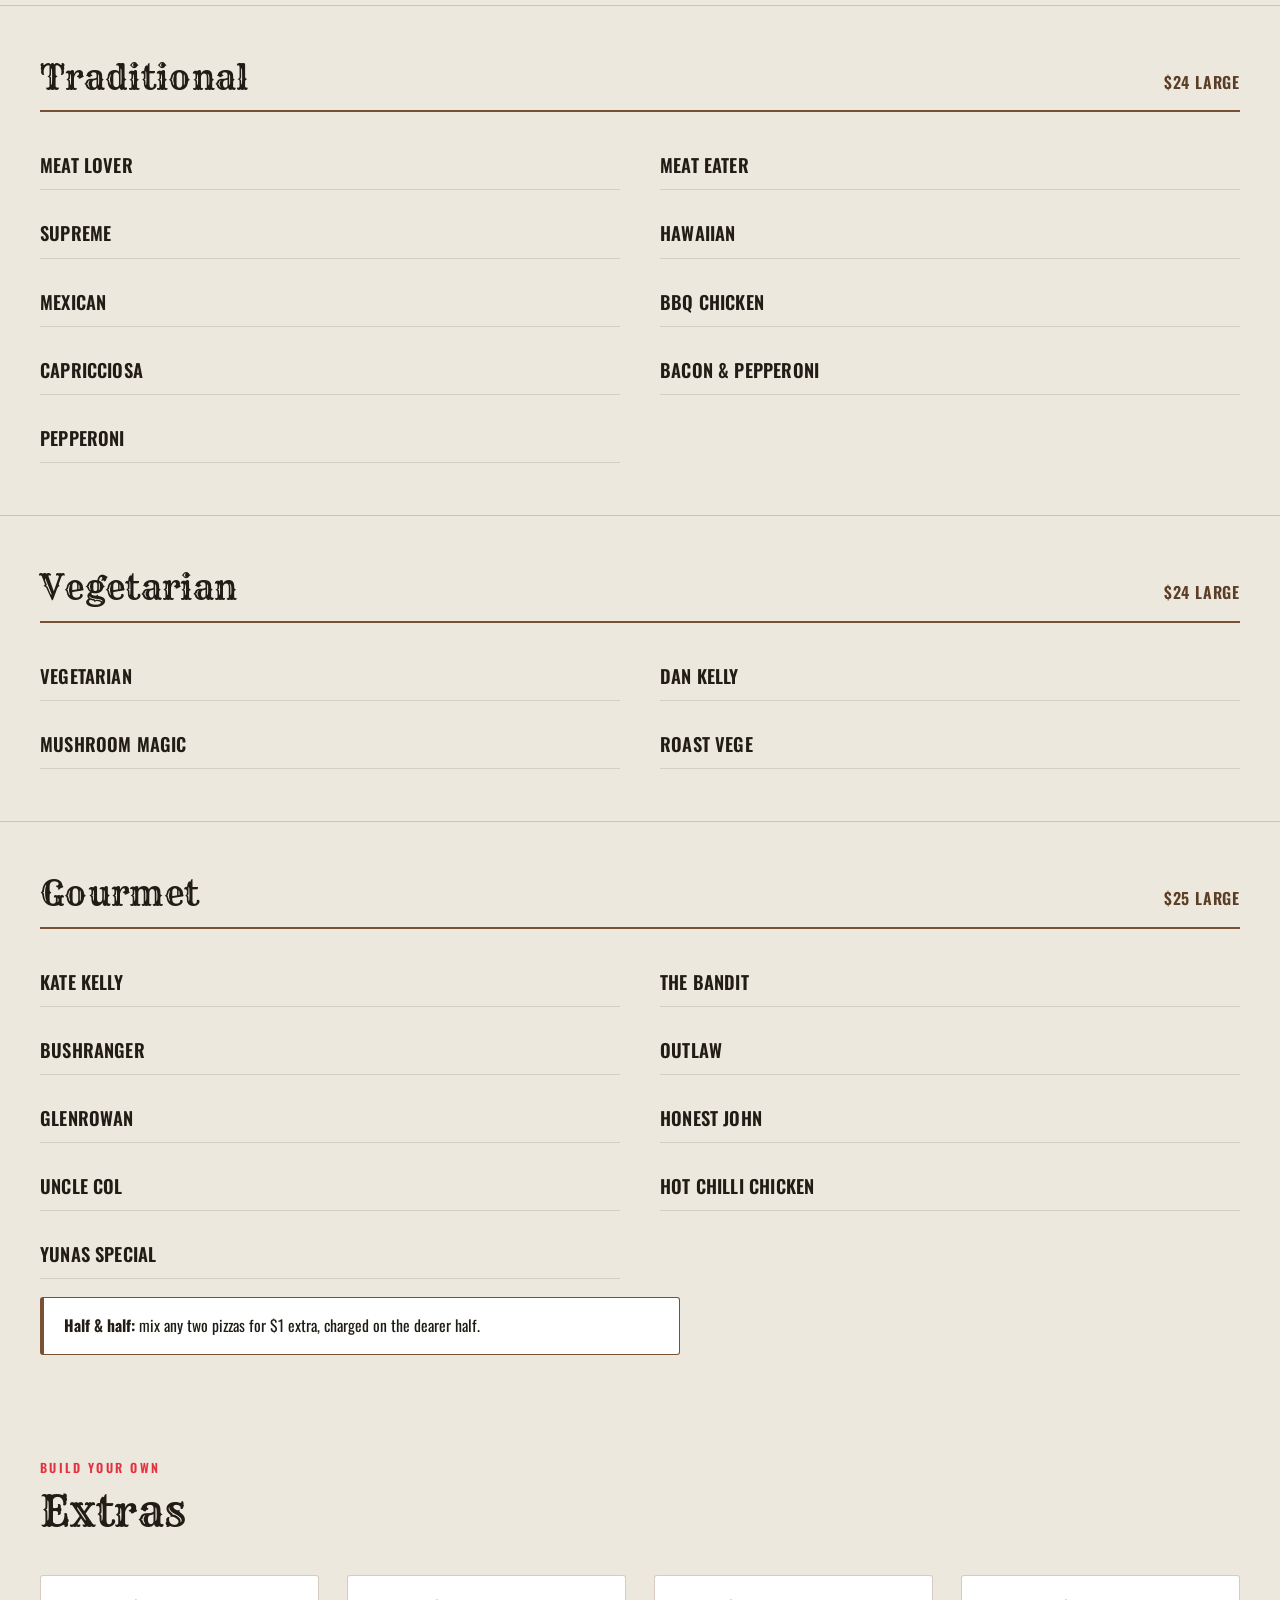
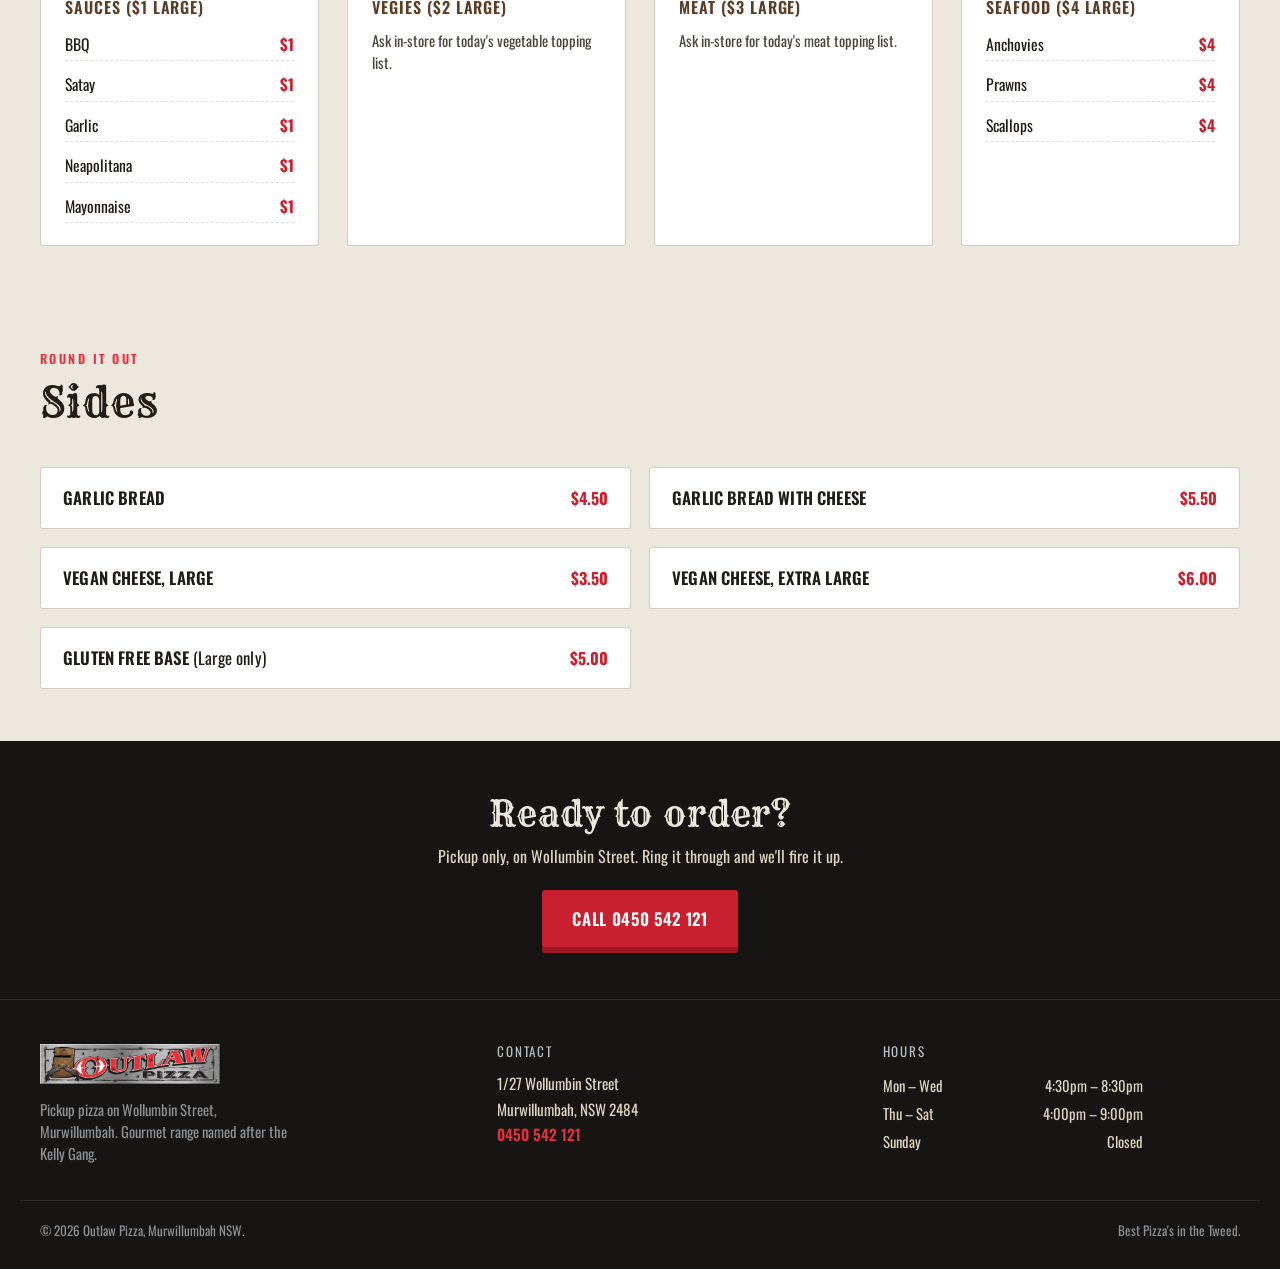
==== commit 295b4246: "Fix hero gap, drop em dashes, add fixed site background The hero had a 72px black strip under the he" ====
--- a/menu.html
+++ b/menu.html
@@ -3,12 +3,12 @@
 <head>
 <meta charset="UTF-8" />
 <meta name="viewport" content="width=device-width, initial-scale=1.0" />
-<title>Menu — Outlaw Pizza | Murwillumbah, NSW</title>
-<meta name="description" content="Outlaw Pizza — pickup pizza in Murwillumbah, NSW. Order by phone. Full menu: Classic, Seafood, Traditional, Vegetarian and the Kelly Gang gourmet range." />
+<title>Menu | Outlaw Pizza | Murwillumbah, NSW</title>
+<meta name="description" content="Outlaw Pizza, pickup pizza in Murwillumbah, NSW. Order by phone. Full menu: Classic, Seafood, Traditional, Vegetarian and the Kelly Gang gourmet range." />
 <link rel="canonical" href="https://outlawpizza.com.au/menu.html" />
 
 <meta property="og:type" content="website" />
-<meta property="og:title" content="Outlaw Pizza — Full Menu" />
+<meta property="og:title" content="Outlaw Pizza | Full Menu" />
 <meta property="og:description" content="Pickup pizza in Murwillumbah, NSW. Order by phone: 0450 542 121." />
 <meta property="og:image" content="images/hero-wood-fired-pizza.jpg" />
 <meta property="og:url" content="https://outlawpizza.com.au/menu.html" />
@@ -26,11 +26,12 @@
 </head>
 <body>
 <a class="skip-link" href="#main">Skip to main content</a>
+<div class="site-bg" aria-hidden="true"></div>
 
 <header class="site-header">
   <div class="header-inner container">
-    <a href="index.html" class="brand" aria-label="Outlaw Pizza — home">
-      <img src="images/logo.jpg" alt="Outlaw Pizza — a riveted steel plate with Ned Kelly's armor and crossed revolvers" width="220" height="55" />
+    <a href="index.html" class="brand" aria-label="Outlaw Pizza home">
+      <img src="images/logo.jpg" alt="Outlaw Pizza logo: a riveted steel plate with Ned Kelly's armor and crossed revolvers" width="220" height="55" />
     </a>
     <nav class="main-nav" id="main-nav" aria-label="Primary">
       <ul>
@@ -64,9 +65,9 @@
 
   <section class="menu-hero">
     <div class="container">
-      <span class="menu-hero__eyebrow">Pickup only — order by phone</span>
+      <span class="menu-hero__eyebrow">Pickup only. Order by phone</span>
       <h1>The Full Menu</h1>
-      <p>Every pizza is a large. Half &amp; half is a dollar extra on the dearer half. Gourmet range named after the gang itself — Kate Kelly, Glenrowan, The Bandit.</p>
+      <p>Every pizza is a large. Half &amp; half is a dollar extra on the dearer half. Gourmet range named after the gang itself: Kate Kelly, Glenrowan, The Bandit.</p>
       <a href="tel:0450542121" class="btn btn-red">Call 0450 542 121</a>
     </div>
   </section>
@@ -186,7 +187,7 @@
         </div>
 
         <div class="half-half-callout">
-          <strong>Half &amp; half:</strong> mix any two pizzas — $1 extra, charged on the dearer half.
+          <strong>Half &amp; half:</strong> mix any two pizzas for $1 extra, charged on the dearer half.
         </div>
       </div>
     </section>
@@ -199,7 +200,7 @@
         </div>
         <div class="extras-grid">
           <div class="extras-card">
-            <h3>Sauces — $1 Large</h3>
+            <h3>Sauces ($1 Large)</h3>
             <ul>
               <li><span>BBQ</span><span>$1</span></li>
               <li><span>Satay</span><span>$1</span></li>
@@ -209,15 +210,15 @@
             </ul>
           </div>
           <div class="extras-card">
-            <h3>Vegies — $2 Large</h3>
+            <h3>Vegies ($2 Large)</h3>
             <p class="extras-card__note">Ask in-store for today's vegetable topping list.</p>
           </div>
           <div class="extras-card">
-            <h3>Meat — $3 Large</h3>
+            <h3>Meat ($3 Large)</h3>
             <p class="extras-card__note">Ask in-store for today's meat topping list.</p>
           </div>
           <div class="extras-card">
-            <h3>Seafood — $4 Large</h3>
+            <h3>Seafood ($4 Large)</h3>
             <ul>
               <li><span>Anchovies</span><span>$4</span></li>
               <li><span>Prawns</span><span>$4</span></li>
@@ -244,11 +245,11 @@
             <span class="price">$5.50</span>
           </div>
           <div class="sides-card">
-            <h3>Vegan Cheese — Large</h3>
+            <h3>Vegan Cheese, Large</h3>
             <span class="price">$3.50</span>
           </div>
           <div class="sides-card">
-            <h3>Vegan Cheese — Extra Large</h3>
+            <h3>Vegan Cheese, Extra Large</h3>
             <span class="price">$6.00</span>
           </div>
           <div class="sides-card">
--- a/styles.css
+++ b/styles.css
@@ -64,6 +64,22 @@
   -webkit-font-smoothing: antialiased;
 }
 
+/* Fixed, non-scrolling backdrop for the whole site (hero excluded — it has
+   its own scroll-scrubbed visual). A true fixed-position layer is used
+   instead of background-attachment:fixed so it also holds still on iOS
+   Safari, which ignores that property on scrolling bodies. */
+.site-bg {
+  position: fixed;
+  inset: 0;
+  z-index: -1;
+  background-image:
+    linear-gradient(rgba(11, 10, 9, 0.87), rgba(11, 10, 9, 0.91)),
+    url("images/kelly-gang-texture.webp");
+  background-size: cover;
+  background-position: center;
+  background-repeat: no-repeat;
+}
+
 img {
   max-width: 100%;
   display: block;
@@ -375,6 +391,7 @@
 .hero {
   position: relative;
   height: 185vh;
+  padding-block: 0; /* override the generic `section` padding-block rule */
   background: var(--black);
 }
 
@@ -698,8 +715,6 @@
 
 /* ------------------------------ Deals band -------------------------------- */
 .deals {
-  background: var(--rust);
-  background-image: linear-gradient(180deg, var(--rust) 0%, var(--rust-dark) 100%);
   padding-block: 60px;
 }
 
@@ -719,7 +734,7 @@
 }
 
 .deal-card {
-  background: rgba(22, 21, 19, 0.35);
+  background: rgba(122, 82, 51, 0.82);
   border: 1px solid rgba(237, 232, 221, 0.35);
   border-radius: var(--radius);
   padding: 28px;
@@ -782,10 +797,6 @@
 }
 
 /* ---------------------------- Category showcase --------------------------- */
-.categories {
-  background: var(--black);
-}
-
 .category-grid {
   display: grid;
   grid-template-columns: 1fr;
@@ -880,7 +891,6 @@
 
 /* -------------------------------- Hours ----------------------------------- */
 .hours {
-  background: var(--black-soft);
   border-top: 1px solid var(--black-line);
   border-bottom: 1px solid var(--black-line);
 }
@@ -996,7 +1006,6 @@
 
 /* -------------------------------- Footer ----------------------------------- */
 .site-footer {
-  background: var(--black);
   border-top: 1px solid var(--black-line);
   padding-block: 44px 28px;
 }
@@ -1068,12 +1077,6 @@
 
 /* ============================ MENU PAGE ==================================== */
 .menu-hero {
-  background: var(--black);
-  background-image:
-    linear-gradient(180deg, rgba(22,21,19,0.94), rgba(22,21,19,0.98)),
-    url("images/kelly-gang-texture.webp");
-  background-size: cover;
-  background-position: center 20%;
   padding-block: 56px 44px;
   text-align: center;
 }
